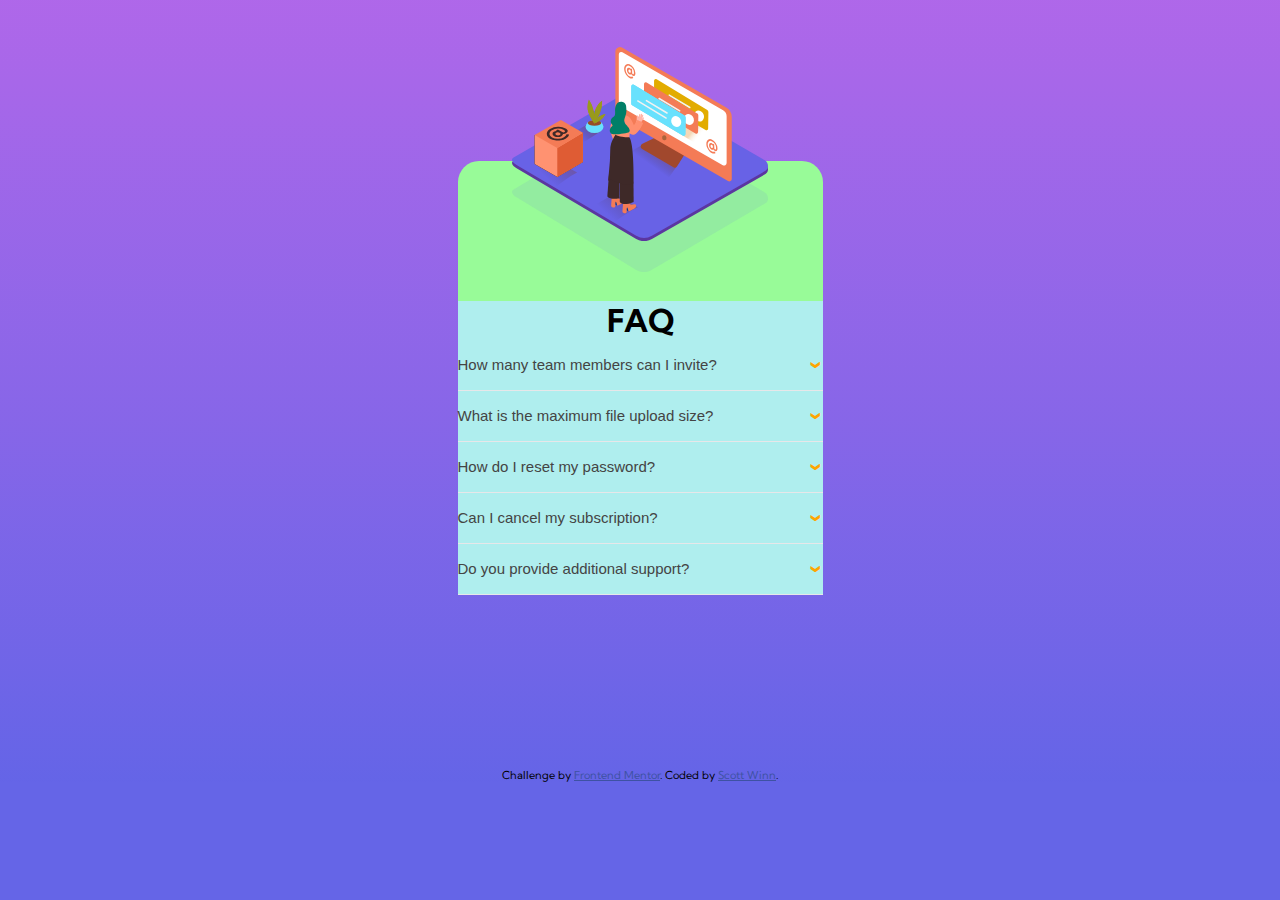
==== index-mobile.html @ 7456824e "new version" ====
<!DOCTYPE html>
<html lang="en">
<head>
  <meta charset="UTF-8">
  <meta name="viewport" content="width=device-width, initial-scale=1.0"> <!-- displays site properly based on user's device -->

  <link rel="icon" type="image/png" sizes="32x32" href="./images/favicon-32x32.png">

  <link rel="stylesheet" href="css/style-mobile.css">
  <!-- <link rel="stylesheet" media="screen and (max-width: 479px)" href="css/style-mobile.css"> -->
  
  <title>Frontend Mentor | FAQ Accordion Card</title>

</head>
<body>
  <main class="main">
    <section class="faq">
      <div class="faq__card">
        <div class="faq__column faq__column--left">
          <div class="faq__images">
          </div>
        </div>
        <div class="faq__column faq__column--right">
          <div id="faq__column-wrapper">
            <div class="faq__header">FAQ</div>

            <div class="accordion-wrapper">

              <button class="accordion">How many team members can I invite?</button>
              <div class="panel">
                <p>You can invite up to 2 additional users on the Free plan. There is no limit on team members for the Premium plan.</p>
              </div>

              <button class="accordion">What is the maximum file upload size?</button>
              <div class="panel">
                <p>No more than 2GB. All files in your account must fit your allotted storage space.</p>
              </div>

              <button class="accordion">How do I reset my password?</button>
              <div class="panel">
                <p> Click “Forgot password” from the login page or “Change password” from your profile page. A reset link will be emailed to you.</p>
              </div>

              <button class="accordion">Can I cancel my subscription?</button>
              <div class="panel">
                <p>Yes! Send us a message and we’ll process your request no questions asked.</p>
              </div>

              <button class="accordion">Do you provide additional support?</button>
              <div class="panel">
                <p>Chat and email support is available 24/7. Phone lines are open during normal business hours.</p>
              </div>

            </div>

          </div>


        </div>
      </div>
    </section>





  </main>

  <footer class="footer">
    <section class="attribution">
      Challenge by <a href="https://www.frontendmentor.io?ref=challenge" target="_blank">Frontend Mentor</a>. 
      Coded by <a href="https://www.scottwinn.dev">Scott Winn</a>.  
    </section>

  </footer>
  <!-- <div class="attribution">
    Challenge by <a href="https://www.frontendmentor.io?ref=challenge" target="_blank">Frontend Mentor</a>. 
    Coded by <a href="#">Your Name Here</a>.
  </div> -->
  <script src="https://code.jquery.com/jquery-3.6.3.js"></script>
  <script src="/js/script.js"></script>
</body>
</html>
---- css/style-mobile.css ----
@import url('https://fonts.googleapis.com/css2?family=Kumbh+Sans:wght@400;700&display=swap');

* {
    margin: 0;
}

html {
    font-family: 'Kumbh Sans', sans-serif;
    font-size: 14px;
    font-weight: 400;
}

body {
    display: flex;
    flex-direction: column;
    justify-content: center;
    align-items: center;
    margin: unset;
    /* background: linear-gradient(hsl(273, 75%, 66%), hsl(240, 73%, 65%)); */
    /* background-repeat: no-repeat; */
    background: linear-gradient(0deg, hsl(240, 73%, 65%) 0%, hsl(273, 75%, 66%) 100%) repeat-x hsl(240, 73%, 65%);
}

.main {
    display: flex;
    flex-direction: column;
    /* justify-content: center; */
    align-items: center;
    /* background-image: linear-gradient(hsl(273, 75%, 66%), hsl(240, 73%, 65%));
    background-repeat: no-repeat; */
    min-width: 375px;
    width: 100%;
    min-height: 768px;
    box-sizing: border-box;
    padding: 1.5rem;
}

.faq {
    display: flex;
    flex-direction: column;
    justify-content: center;
    align-items: center;
}


.faq__card {
    /* display: flex;
    flex-direction: column;
    justify-content: center;
    align-items: center; */
    /* max-width: 900px;
    max-height: 500px;
    height: 100%;
    width: 100%; */
    margin-top: 10rem;
    background-color: palegreen;
    border-radius: 1.5rem;
    /* backdrop-filter: invert(1); */
}

.faq__column {
    /* display: flex;
    flex-direction: column;
    justify-content: center; */
    /* flex-grow: 1;
    flex-basis: 0;
    overflow: hidden; */
}

/*****************/
/* COLUMN 1 LEFT */
/*****************/

/* .imgWrapper {
    position: absolute;
    overflow: hidden;
} */

.faq__column--left {
    position: relative;
    /* align-self: center; */
    background: url(/images/bg-pattern-mobile.svg) no-repeat;
    background-size: 70%;
    background-position: center top;
    height: 140px;
}

/* .faq__images {
    position: absolute;
    width: 100%;
    background: url(/images/illustration-woman-online-mobile.svg) no-repeat;
    background-position: center center;
    background-size: 70%;
    top: -115px;
    height: 140%;
} */

.faq__images {
    position: absolute;
    width: 100%;
    background: url(/images/illustration-woman-online-mobile.svg) no-repeat;
    background-position: center center;
    background-size: 70%;
    top: -115px;
    height: 140%;
}





/* img#patternDesktop {
    position: relative;
    width: 800px;
    left: -425px;
    top: 0;
}

img#womanDesktop {
    position: absolute;
    width: 450px;
    left: -80px;
    top: 225px;
}

img#boxDesktop {
    position: absolute;
    width: 180px;
    margin-left: -90px;
    margin-bottom: -95px;
} */

/******************/
/* COLUMN 2 RIGHT */
/******************/

.faq__column--right {
    align-self: flex-start;
    justify-content: flex-start;
    height: 100%;
    z-index: 2;
    background-color: paleturquoise;
    /* border-top-right-radius: 1.5rem; */
    /* border-bottom-right-radius: 1.5rem; */
}
.faq__column-wrapper {
    /* backdrop-filter: blur(10px); */
    padding: 0 2rem;
}
.faq__header {
    font-size: 2.25rem;
    font-weight: 700;
    text-align: center;
    /* margin-top: 2em;
    margin-bottom: 0.5em; */
}

/******************/
/* ACCORDION */
/******************/

.accordion-wrapper {
    max-width: 365px;
}
.accordion {
    display: flex;
    flex-direction: row;
    justify-content: space-between;
    background-color: unset;
    color: #444;
    cursor: pointer;
    padding: 18px 0px;
    width: 100%;
    border: none;
    text-align: left;
    outline: none;
    font-size: 15px;
    transition: 0.4s;
    line-height: 1rem;
}
  
.active {
    font-weight: 700;
}

.accordion:not(.active):hover {
    color: orange;
}

.accordion:after {
    content: '\2039';
    color: orange;
    font-weight: bold;
    float: right;
    margin-right: 5px;
    font-size: 24px;
    rotate: -90deg;
    margin-left: 0.5rem;
}

.active:after {
    rotate: 90deg;
    margin-right: 2px;
}

.panel {
    max-height: 0;
    overflow: hidden;
    transition: max-height 0.2s ease-out;
    border-bottom: 1px solid hsl(240, 5%, 91%);
    padding-right: 1.5rem;
}

.panel>p {
    margin: 0;
    padding: 0 0 18px 0;    
}

/******************/
/* FOOTER */
/******************/

.attribution { font-size: 11px; text-align: center; }
.attribution a { color: hsl(228, 45%, 44%); }
---- css/style-mobile.css ----
@import url('https://fonts.googleapis.com/css2?family=Kumbh+Sans:wght@400;700&display=swap');

* {
    margin: 0;
}

html {
    font-family: 'Kumbh Sans', sans-serif;
    font-size: 14px;
    font-weight: 400;
}

body {
    display: flex;
    flex-direction: column;
    justify-content: center;
    align-items: center;
    margin: unset;
    /* background: linear-gradient(hsl(273, 75%, 66%), hsl(240, 73%, 65%)); */
    /* background-repeat: no-repeat; */
    background: linear-gradient(0deg, hsl(240, 73%, 65%) 0%, hsl(273, 75%, 66%) 100%) repeat-x hsl(240, 73%, 65%);
}

.main {
    display: flex;
    flex-direction: column;
    /* justify-content: center; */
    align-items: center;
    /* background-image: linear-gradient(hsl(273, 75%, 66%), hsl(240, 73%, 65%));
    background-repeat: no-repeat; */
    min-width: 375px;
    width: 100%;
    min-height: 768px;
    box-sizing: border-box;
    padding: 1.5rem;
}

.faq {
    display: flex;
    flex-direction: column;
    justify-content: center;
    align-items: center;
}


.faq__card {
    /* display: flex;
    flex-direction: column;
    justify-content: center;
    align-items: center; */
    /* max-width: 900px;
    max-height: 500px;
    height: 100%;
    width: 100%; */
    margin-top: 10rem;
    background-color: palegreen;
    border-radius: 1.5rem;
    /* backdrop-filter: invert(1); */
}

.faq__column {
    /* display: flex;
    flex-direction: column;
    justify-content: center; */
    /* flex-grow: 1;
    flex-basis: 0;
    overflow: hidden; */
}

/*****************/
/* COLUMN 1 LEFT */
/*****************/

/* .imgWrapper {
    position: absolute;
    overflow: hidden;
} */

.faq__column--left {
    position: relative;
    /* align-self: center; */
    background: url(/images/bg-pattern-mobile.svg) no-repeat;
    background-size: 70%;
    background-position: center top;
    height: 140px;
}

/* .faq__images {
    position: absolute;
    width: 100%;
    background: url(/images/illustration-woman-online-mobile.svg) no-repeat;
    background-position: center center;
    background-size: 70%;
    top: -115px;
    height: 140%;
} */

.faq__images {
    position: absolute;
    width: 100%;
    background: url(/images/illustration-woman-online-mobile.svg) no-repeat;
    background-position: center center;
    background-size: 70%;
    top: -115px;
    height: 140%;
}





/* img#patternDesktop {
    position: relative;
    width: 800px;
    left: -425px;
    top: 0;
}

img#womanDesktop {
    position: absolute;
    width: 450px;
    left: -80px;
    top: 225px;
}

img#boxDesktop {
    position: absolute;
    width: 180px;
    margin-left: -90px;
    margin-bottom: -95px;
} */

/******************/
/* COLUMN 2 RIGHT */
/******************/

.faq__column--right {
    align-self: flex-start;
    justify-content: flex-start;
    height: 100%;
    z-index: 2;
    background-color: paleturquoise;
    /* border-top-right-radius: 1.5rem; */
    /* border-bottom-right-radius: 1.5rem; */
}
.faq__column-wrapper {
    /* backdrop-filter: blur(10px); */
    padding: 0 2rem;
}
.faq__header {
    font-size: 2.25rem;
    font-weight: 700;
    text-align: center;
    /* margin-top: 2em;
    margin-bottom: 0.5em; */
}

/******************/
/* ACCORDION */
/******************/

.accordion-wrapper {
    max-width: 365px;
}
.accordion {
    display: flex;
    flex-direction: row;
    justify-content: space-between;
    background-color: unset;
    color: #444;
    cursor: pointer;
    padding: 18px 0px;
    width: 100%;
    border: none;
    text-align: left;
    outline: none;
    font-size: 15px;
    transition: 0.4s;
    line-height: 1rem;
}
  
.active {
    font-weight: 700;
}

.accordion:not(.active):hover {
    color: orange;
}

.accordion:after {
    content: '\2039';
    color: orange;
    font-weight: bold;
    float: right;
    margin-right: 5px;
    font-size: 24px;
    rotate: -90deg;
    margin-left: 0.5rem;
}

.active:after {
    rotate: 90deg;
    margin-right: 2px;
}

.panel {
    max-height: 0;
    overflow: hidden;
    transition: max-height 0.2s ease-out;
    border-bottom: 1px solid hsl(240, 5%, 91%);
    padding-right: 1.5rem;
}

.panel>p {
    margin: 0;
    padding: 0 0 18px 0;    
}

/******************/
/* FOOTER */
/******************/

.attribution { font-size: 11px; text-align: center; }
.attribution a { color: hsl(228, 45%, 44%); }
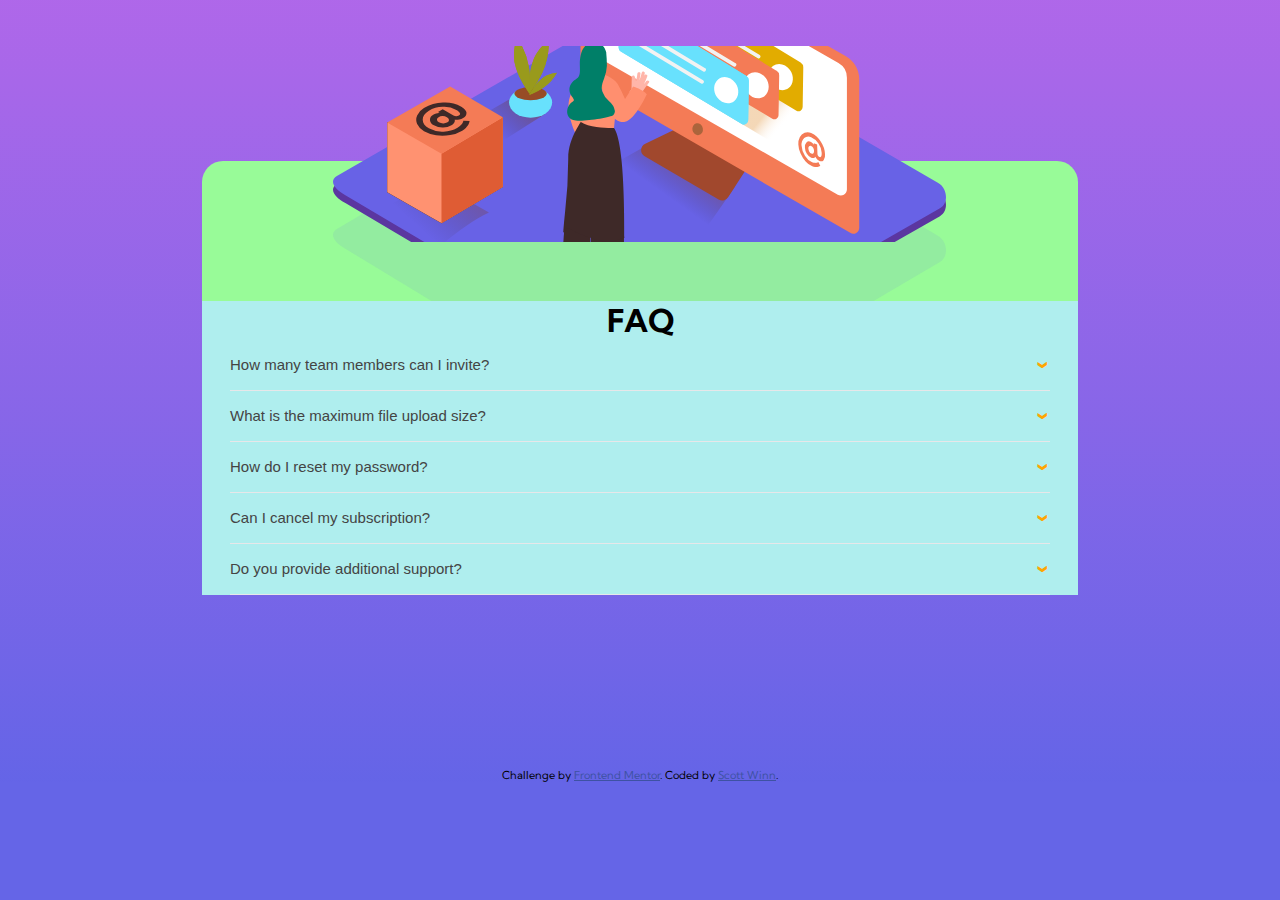
==== commit 0b75098a: "Update index-mobile.html" ====
--- a/index-mobile.html
+++ b/index-mobile.html
@@ -21,10 +21,10 @@
           </div>
         </div>
         <div class="faq__column faq__column--right">
-          <div id="faq__column-wrapper">
+          <div class="faq__column-wrapper">
             <div class="faq__header">FAQ</div>
 
-            <div class="accordion-wrapper">
+            <div class="faq__accordion">
 
               <button class="accordion">How many team members can I invite?</button>
               <div class="panel">
@@ -60,10 +60,6 @@
       </div>
     </section>
 
-
-
-
-
   </main>
 
   <footer class="footer">
@@ -71,12 +67,8 @@
       Challenge by <a href="https://www.frontendmentor.io?ref=challenge" target="_blank">Frontend Mentor</a>. 
       Coded by <a href="https://www.scottwinn.dev">Scott Winn</a>.  
     </section>
+  </footer>
 
-  </footer>
-  <!-- <div class="attribution">
-    Challenge by <a href="https://www.frontendmentor.io?ref=challenge" target="_blank">Frontend Mentor</a>. 
-    Coded by <a href="#">Your Name Here</a>.
-  </div> -->
   <script src="https://code.jquery.com/jquery-3.6.3.js"></script>
   <script src="/js/script.js"></script>
 </body>
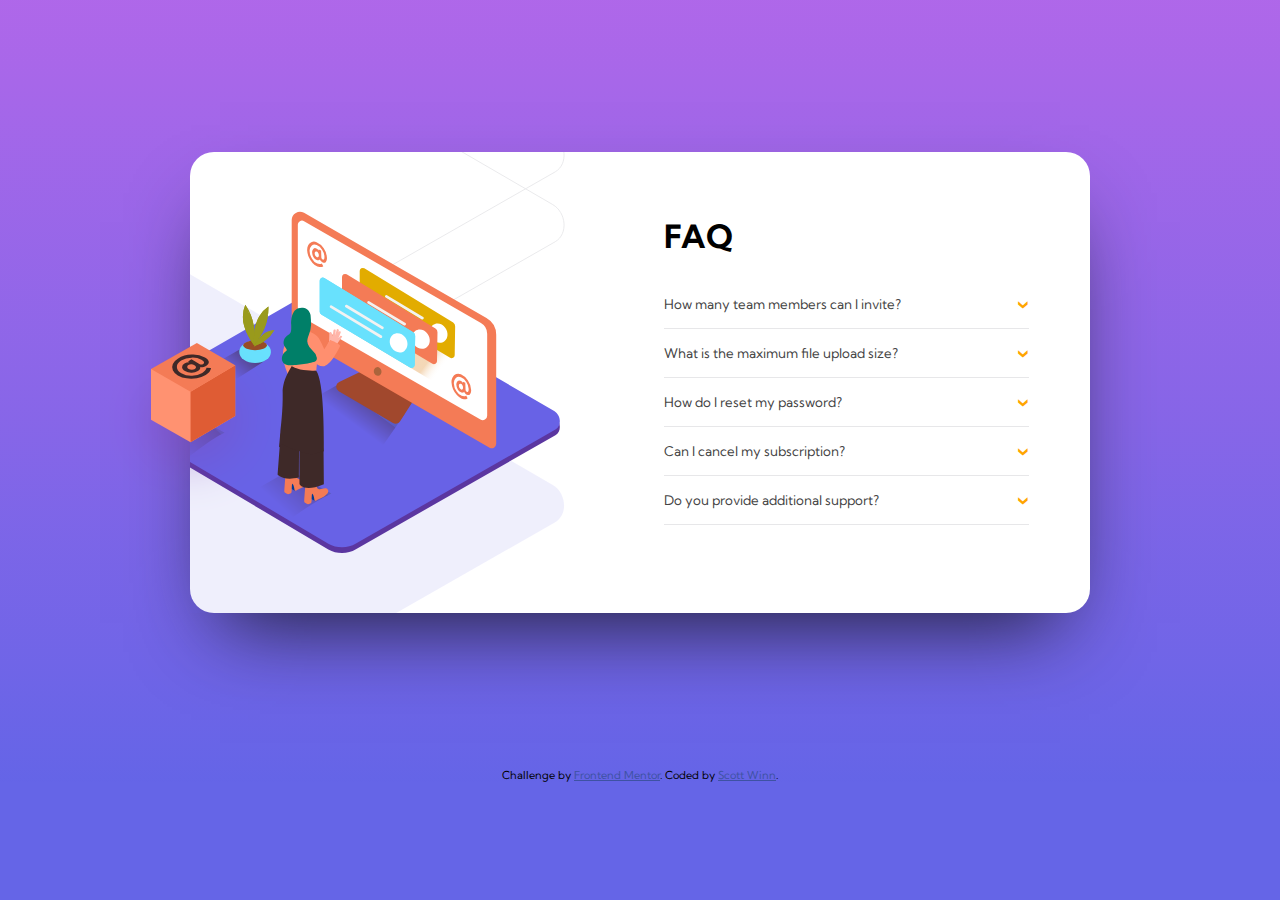
==== commit c84cb644: "desktop layout" ====
--- a/index-mobile.html
+++ b/index-mobile.html
@@ -17,8 +17,8 @@
     <section class="faq">
       <div class="faq__card">
         <div class="faq__column faq__column--left">
-          <div class="faq__images">
-          </div>
+          <div class="faq__image--box"></div>
+          <div class="faq__image--woman"></div>
         </div>
         <div class="faq__column faq__column--right">
           <div class="faq__column-wrapper">
--- a/css/style-mobile.css
+++ b/css/style-mobile.css
@@ -1,13 +1,11 @@
 @import url('https://fonts.googleapis.com/css2?family=Kumbh+Sans:wght@400;700&display=swap');
+
+:root {
+    --veryDarkDesaturatedBlue: hsl(238, 29%, 16%);
+}
 
 * {
     margin: 0;
-}
-
-html {
-    font-family: 'Kumbh Sans', sans-serif;
-    font-size: 14px;
-    font-weight: 400;
 }
 
 body {
@@ -16,18 +14,16 @@
     justify-content: center;
     align-items: center;
     margin: unset;
-    /* background: linear-gradient(hsl(273, 75%, 66%), hsl(240, 73%, 65%)); */
-    /* background-repeat: no-repeat; */
     background: linear-gradient(0deg, hsl(240, 73%, 65%) 0%, hsl(273, 75%, 66%) 100%) repeat-x hsl(240, 73%, 65%);
+    font-family: 'Kumbh Sans', sans-serif;
+    font-size: 12px;
+    font-weight: 400;
 }
 
 .main {
     display: flex;
     flex-direction: column;
-    /* justify-content: center; */
     align-items: center;
-    /* background-image: linear-gradient(hsl(273, 75%, 66%), hsl(240, 73%, 65%));
-    background-repeat: no-repeat; */
     min-width: 375px;
     width: 100%;
     min-height: 768px;
@@ -44,91 +40,41 @@
 
 
 .faq__card {
-    /* display: flex;
-    flex-direction: column;
-    justify-content: center;
-    align-items: center; */
-    /* max-width: 900px;
-    max-height: 500px;
-    height: 100%;
-    width: 100%; */
-    margin-top: 10rem;
-    background-color: palegreen;
+    display: flex;
+    flex-direction: column;
+    margin-top: 8rem;
+    background-color: white;
     border-radius: 1.5rem;
     /* backdrop-filter: invert(1); */
-}
-
-.faq__column {
-    /* display: flex;
-    flex-direction: column;
-    justify-content: center; */
-    /* flex-grow: 1;
-    flex-basis: 0;
-    overflow: hidden; */
-}
+    box-shadow: 0 40px 80px -30px var(--veryDarkDesaturatedBlue);
+}
+
 
 /*****************/
 /* COLUMN 1 LEFT */
 /*****************/
 
-/* .imgWrapper {
-    position: absolute;
-    overflow: hidden;
-} */
-
 .faq__column--left {
     position: relative;
-    /* align-self: center; */
     background: url(/images/bg-pattern-mobile.svg) no-repeat;
-    background-size: 70%;
+    background-size: 75%;
     background-position: center top;
-    height: 140px;
-}
-
-/* .faq__images {
+    height: 130px;
+}
+
+.faq__image--woman {
     position: absolute;
     width: 100%;
     background: url(/images/illustration-woman-online-mobile.svg) no-repeat;
     background-position: center center;
-    background-size: 70%;
-    top: -115px;
-    height: 140%;
-} */
-
-.faq__images {
-    position: absolute;
-    width: 100%;
-    background: url(/images/illustration-woman-online-mobile.svg) no-repeat;
-    background-position: center center;
-    background-size: 70%;
-    top: -115px;
-    height: 140%;
-}
-
-
-
-
-
-/* img#patternDesktop {
-    position: relative;
-    width: 800px;
-    left: -425px;
-    top: 0;
-}
-
-img#womanDesktop {
-    position: absolute;
-    width: 450px;
-    left: -80px;
-    top: 225px;
-}
-
-img#boxDesktop {
-    position: absolute;
-    width: 180px;
-    margin-left: -90px;
-    margin-bottom: -95px;
-} */
+    background-size: 75%;
+    top: -150px;
+    height: 200%;
+}
+
+.faq__image--box {
+    display: none;
+}
 
 /******************/
 /* COLUMN 2 RIGHT */
@@ -139,28 +85,26 @@
     justify-content: flex-start;
     height: 100%;
     z-index: 2;
-    background-color: paleturquoise;
-    /* border-top-right-radius: 1.5rem; */
-    /* border-bottom-right-radius: 1.5rem; */
-}
+}
+
 .faq__column-wrapper {
     /* backdrop-filter: blur(10px); */
-    padding: 0 2rem;
-}
+    padding: 0 1.5rem;
+}
+
 .faq__header {
-    font-size: 2.25rem;
+    font-size: 2rem;
     font-weight: 700;
     text-align: center;
-    /* margin-top: 2em;
-    margin-bottom: 0.5em; */
 }
 
 /******************/
 /* ACCORDION */
 /******************/
 
-.accordion-wrapper {
+.faq__accordion {
     max-width: 365px;
+    padding: 1.5rem 0 3rem 0;
 }
 .accordion {
     display: flex;
@@ -169,14 +113,15 @@
     background-color: unset;
     color: #444;
     cursor: pointer;
-    padding: 18px 0px;
+    padding: 1rem 0px;
     width: 100%;
     border: none;
     text-align: left;
     outline: none;
-    font-size: 15px;
     transition: 0.4s;
     line-height: 1rem;
+    font-family: 'Kumbh Sans', sans-serif;
+    font-weight: 400;
 }
   
 .active {
@@ -222,3 +167,61 @@
 
 .attribution { font-size: 11px; text-align: center; }
 .attribution a { color: hsl(228, 45%, 44%); }
+
+
+/******************/
+/* MEDIA QUERIES */
+/******************/
+
+
+@media screen and (min-width: 1000px) {
+    .faq__card {
+        flex-direction: row;
+        width: 900px;
+    }
+    .faq__column--left {
+        flex: auto;
+        position: relative;
+        background: url(/images/bg-pattern-desktop.svg) no-repeat;
+        background-size: 200%;
+        background-position: left -525px top -275px;
+        height: unset;
+
+    }
+    .faq__image--woman {
+        position: unset;
+        width: 100%;
+        background: url(/images/illustration-woman-online-desktop.svg) no-repeat;
+        background-position: left -80px center;
+        background-size: 100%;
+        height: 100%;
+    }
+    
+    .faq__image--box {
+        display: block;
+        position: absolute;
+        height: 50%;
+        width: 40%;
+        background: url(/images/illustration-box-desktop.svg) no-repeat;
+        background-position: center center;
+        background-size: 100%;
+        left: -87px;
+        top: 160px;
+        z-index: 1;
+    }
+    .faq__column--right {
+        width: 450px;
+    }
+    .faq__column-wrapper {
+        padding: 4rem 1.5rem;
+    }
+    .faq__header {
+        text-align: left;
+    }
+    .faq__accordion {
+        max-width: 365px;
+        padding: 1.5rem 0 1.5rem 0;
+    }
+    
+}
+
--- a/css/style-mobile.css
+++ b/css/style-mobile.css
@@ -1,13 +1,11 @@
 @import url('https://fonts.googleapis.com/css2?family=Kumbh+Sans:wght@400;700&display=swap');
+
+:root {
+    --veryDarkDesaturatedBlue: hsl(238, 29%, 16%);
+}
 
 * {
     margin: 0;
-}
-
-html {
-    font-family: 'Kumbh Sans', sans-serif;
-    font-size: 14px;
-    font-weight: 400;
 }
 
 body {
@@ -16,18 +14,16 @@
     justify-content: center;
     align-items: center;
     margin: unset;
-    /* background: linear-gradient(hsl(273, 75%, 66%), hsl(240, 73%, 65%)); */
-    /* background-repeat: no-repeat; */
     background: linear-gradient(0deg, hsl(240, 73%, 65%) 0%, hsl(273, 75%, 66%) 100%) repeat-x hsl(240, 73%, 65%);
+    font-family: 'Kumbh Sans', sans-serif;
+    font-size: 12px;
+    font-weight: 400;
 }
 
 .main {
     display: flex;
     flex-direction: column;
-    /* justify-content: center; */
     align-items: center;
-    /* background-image: linear-gradient(hsl(273, 75%, 66%), hsl(240, 73%, 65%));
-    background-repeat: no-repeat; */
     min-width: 375px;
     width: 100%;
     min-height: 768px;
@@ -44,91 +40,41 @@
 
 
 .faq__card {
-    /* display: flex;
-    flex-direction: column;
-    justify-content: center;
-    align-items: center; */
-    /* max-width: 900px;
-    max-height: 500px;
-    height: 100%;
-    width: 100%; */
-    margin-top: 10rem;
-    background-color: palegreen;
+    display: flex;
+    flex-direction: column;
+    margin-top: 8rem;
+    background-color: white;
     border-radius: 1.5rem;
     /* backdrop-filter: invert(1); */
-}
-
-.faq__column {
-    /* display: flex;
-    flex-direction: column;
-    justify-content: center; */
-    /* flex-grow: 1;
-    flex-basis: 0;
-    overflow: hidden; */
-}
+    box-shadow: 0 40px 80px -30px var(--veryDarkDesaturatedBlue);
+}
+
 
 /*****************/
 /* COLUMN 1 LEFT */
 /*****************/
 
-/* .imgWrapper {
-    position: absolute;
-    overflow: hidden;
-} */
-
 .faq__column--left {
     position: relative;
-    /* align-self: center; */
     background: url(/images/bg-pattern-mobile.svg) no-repeat;
-    background-size: 70%;
+    background-size: 75%;
     background-position: center top;
-    height: 140px;
-}
-
-/* .faq__images {
+    height: 130px;
+}
+
+.faq__image--woman {
     position: absolute;
     width: 100%;
     background: url(/images/illustration-woman-online-mobile.svg) no-repeat;
     background-position: center center;
-    background-size: 70%;
-    top: -115px;
-    height: 140%;
-} */
-
-.faq__images {
-    position: absolute;
-    width: 100%;
-    background: url(/images/illustration-woman-online-mobile.svg) no-repeat;
-    background-position: center center;
-    background-size: 70%;
-    top: -115px;
-    height: 140%;
-}
-
-
-
-
-
-/* img#patternDesktop {
-    position: relative;
-    width: 800px;
-    left: -425px;
-    top: 0;
-}
-
-img#womanDesktop {
-    position: absolute;
-    width: 450px;
-    left: -80px;
-    top: 225px;
-}
-
-img#boxDesktop {
-    position: absolute;
-    width: 180px;
-    margin-left: -90px;
-    margin-bottom: -95px;
-} */
+    background-size: 75%;
+    top: -150px;
+    height: 200%;
+}
+
+.faq__image--box {
+    display: none;
+}
 
 /******************/
 /* COLUMN 2 RIGHT */
@@ -139,28 +85,26 @@
     justify-content: flex-start;
     height: 100%;
     z-index: 2;
-    background-color: paleturquoise;
-    /* border-top-right-radius: 1.5rem; */
-    /* border-bottom-right-radius: 1.5rem; */
-}
+}
+
 .faq__column-wrapper {
     /* backdrop-filter: blur(10px); */
-    padding: 0 2rem;
-}
+    padding: 0 1.5rem;
+}
+
 .faq__header {
-    font-size: 2.25rem;
+    font-size: 2rem;
     font-weight: 700;
     text-align: center;
-    /* margin-top: 2em;
-    margin-bottom: 0.5em; */
 }
 
 /******************/
 /* ACCORDION */
 /******************/
 
-.accordion-wrapper {
+.faq__accordion {
     max-width: 365px;
+    padding: 1.5rem 0 3rem 0;
 }
 .accordion {
     display: flex;
@@ -169,14 +113,15 @@
     background-color: unset;
     color: #444;
     cursor: pointer;
-    padding: 18px 0px;
+    padding: 1rem 0px;
     width: 100%;
     border: none;
     text-align: left;
     outline: none;
-    font-size: 15px;
     transition: 0.4s;
     line-height: 1rem;
+    font-family: 'Kumbh Sans', sans-serif;
+    font-weight: 400;
 }
   
 .active {
@@ -222,3 +167,61 @@
 
 .attribution { font-size: 11px; text-align: center; }
 .attribution a { color: hsl(228, 45%, 44%); }
+
+
+/******************/
+/* MEDIA QUERIES */
+/******************/
+
+
+@media screen and (min-width: 1000px) {
+    .faq__card {
+        flex-direction: row;
+        width: 900px;
+    }
+    .faq__column--left {
+        flex: auto;
+        position: relative;
+        background: url(/images/bg-pattern-desktop.svg) no-repeat;
+        background-size: 200%;
+        background-position: left -525px top -275px;
+        height: unset;
+
+    }
+    .faq__image--woman {
+        position: unset;
+        width: 100%;
+        background: url(/images/illustration-woman-online-desktop.svg) no-repeat;
+        background-position: left -80px center;
+        background-size: 100%;
+        height: 100%;
+    }
+    
+    .faq__image--box {
+        display: block;
+        position: absolute;
+        height: 50%;
+        width: 40%;
+        background: url(/images/illustration-box-desktop.svg) no-repeat;
+        background-position: center center;
+        background-size: 100%;
+        left: -87px;
+        top: 160px;
+        z-index: 1;
+    }
+    .faq__column--right {
+        width: 450px;
+    }
+    .faq__column-wrapper {
+        padding: 4rem 1.5rem;
+    }
+    .faq__header {
+        text-align: left;
+    }
+    .faq__accordion {
+        max-width: 365px;
+        padding: 1.5rem 0 1.5rem 0;
+    }
+    
+}
+
